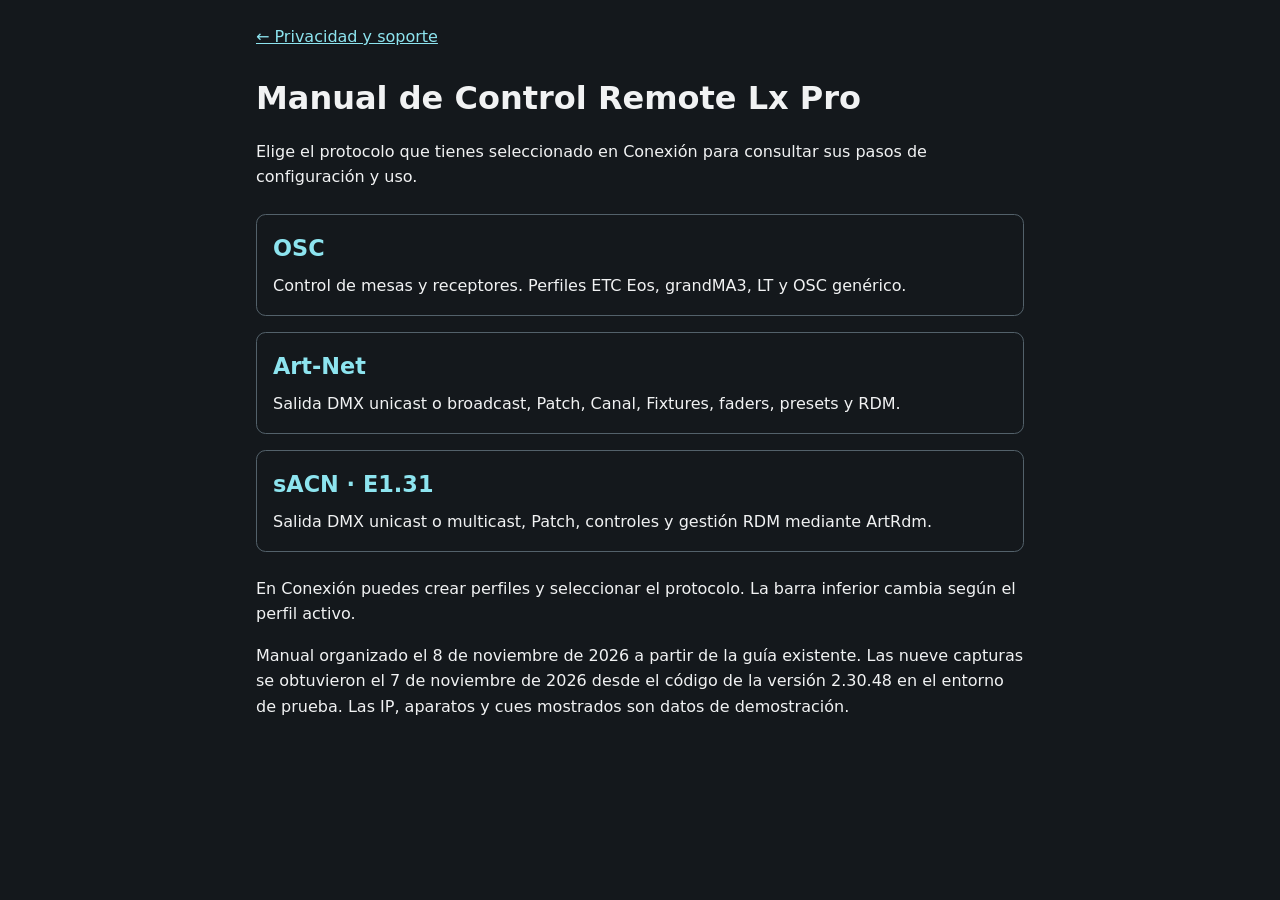
==== manual/index.html @ 23d0c6fc "Añadir manual ilustrado por protocolos y enlaces desde la web" ====
<!doctype html>
<html lang="es">
<head>
<meta charset="utf-8">
<meta name="viewport" content="width=device-width, initial-scale=1">
<title>Manual de uso · Control Remote Lx Pro</title>
<link rel="stylesheet" href="manual.css">
</head>
<body>
<header><a href="../index.html">← Privacidad y soporte</a></header>
<main>
<h1>Manual de Control Remote Lx Pro</h1>
<p>Elige el protocolo que tienes seleccionado en Conexión para consultar sus pasos de configuración y uso.</p>
<nav class="protocol-list" aria-label="Manuales por protocolo">
<a class="protocol-link" href="osc.html"><strong>OSC</strong><span>Control de mesas y receptores. Perfiles ETC Eos, grandMA3, LT y OSC genérico.</span></a>
<a class="protocol-link" href="artnet.html"><strong>Art-Net</strong><span>Salida DMX unicast o broadcast, Patch, Canal, Fixtures, faders, presets y RDM.</span></a>
<a class="protocol-link" href="sacn.html"><strong>sACN · E1.31</strong><span>Salida DMX unicast o multicast, Patch, controles y gestión RDM mediante ArtRdm.</span></a>
</nav>
<p>En Conexión puedes crear perfiles y seleccionar el protocolo. La barra inferior cambia según el perfil activo.</p>
<p>Manual organizado el 8 de noviembre de 2026 a partir de la guía existente. Las nueve capturas se obtuvieron el 7 de noviembre de 2026 desde el código de la versión 2.30.48 en el entorno de prueba. Las IP, aparatos y cues mostrados son datos de demostración.</p>
</main>
</body>
</html>
---- manual/manual.css ----
:root{color-scheme:dark}*{box-sizing:border-box}body{margin:auto;max-width:50rem;padding:1rem;background:#14181c;color:#f1f2f3;font:1rem/1.6 system-ui,sans-serif}h1,h2,h3,h4{line-height:1.2}h2{margin-top:2.4rem;border-top:1px solid #53616a;padding-top:1rem}a{color:#8de4ef}li{margin:.45rem 0}figure{margin:1rem 0}img{display:block;width:100%;max-width:32rem;height:auto}figcaption{color:#c5cdd2;margin-top:.4rem}nav ol{padding-left:1.6rem}code{overflow-wrap:anywhere}summary{cursor:pointer}table{width:100%;border-collapse:collapse;font-size:.9rem}th,td{padding:.5rem;border:1px solid #53616a;text-align:left;overflow-wrap:anywhere}@media print{body{background:white;color:black}a,figcaption{color:inherit}figure{break-inside:avoid}}

html { scroll-padding-top: 1rem; }
header > a, footer > a { display: inline-block; padding: .5rem 0; }
footer { margin: 2rem 0; border-top: 1px solid #53616a; }
.protocol-list { display: grid; gap: 1rem; margin: 1.5rem 0; }
.protocol-link { display: block; padding: 1rem; border: 1px solid #53616a; border-radius: .6rem; text-decoration: none; }
.protocol-link strong { display: block; font-size: 1.4rem; }
.protocol-link span { display: block; color: #f1f2f3; margin-top: .4rem; }
a:focus-visible { outline: 3px solid #8de4ef; outline-offset: 4px; }
section { margin-bottom: 2rem; }
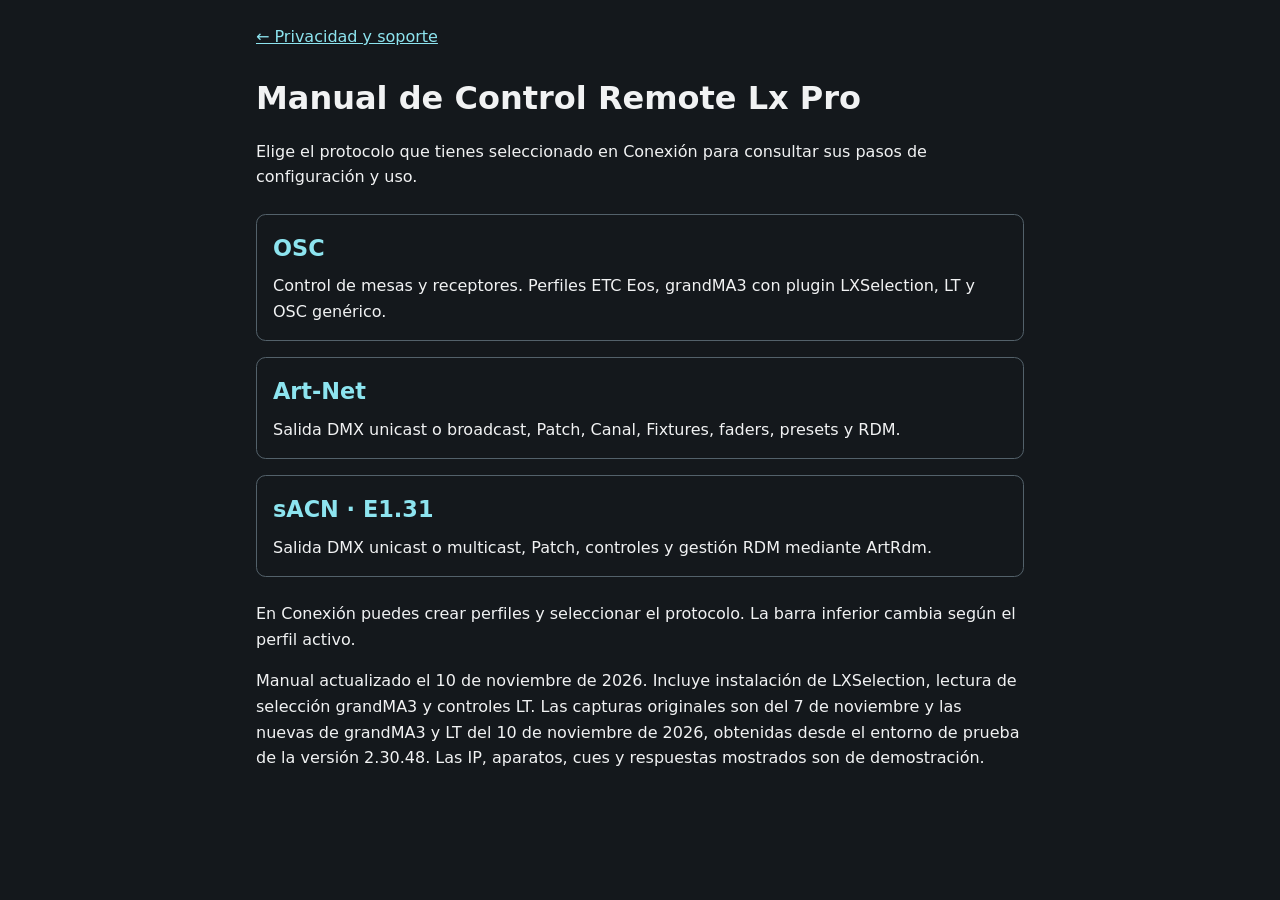
==== commit 9f67ef27: "Actualizar manuales con LXSelection, teclado grandMA3 y controles LT" ====
--- a/manual/index.html
+++ b/manual/index.html
@@ -12,12 +12,12 @@
 <h1>Manual de Control Remote Lx Pro</h1>
 <p>Elige el protocolo que tienes seleccionado en Conexión para consultar sus pasos de configuración y uso.</p>
 <nav class="protocol-list" aria-label="Manuales por protocolo">
-<a class="protocol-link" href="osc.html"><strong>OSC</strong><span>Control de mesas y receptores. Perfiles ETC Eos, grandMA3, LT y OSC genérico.</span></a>
+<a class="protocol-link" href="osc.html"><strong>OSC</strong><span>Control de mesas y receptores. Perfiles ETC Eos, grandMA3 con plugin LXSelection, LT y OSC genérico.</span></a>
 <a class="protocol-link" href="artnet.html"><strong>Art-Net</strong><span>Salida DMX unicast o broadcast, Patch, Canal, Fixtures, faders, presets y RDM.</span></a>
 <a class="protocol-link" href="sacn.html"><strong>sACN · E1.31</strong><span>Salida DMX unicast o multicast, Patch, controles y gestión RDM mediante ArtRdm.</span></a>
 </nav>
 <p>En Conexión puedes crear perfiles y seleccionar el protocolo. La barra inferior cambia según el perfil activo.</p>
-<p>Manual organizado el 8 de noviembre de 2026 a partir de la guía existente. Las nueve capturas se obtuvieron el 7 de noviembre de 2026 desde el código de la versión 2.30.48 en el entorno de prueba. Las IP, aparatos y cues mostrados son datos de demostración.</p>
+<p>Manual actualizado el 10 de noviembre de 2026. Incluye instalación de LXSelection, lectura de selección grandMA3 y controles LT. Las capturas originales son del 7 de noviembre y las nuevas de grandMA3 y LT del 10 de noviembre de 2026, obtenidas desde el entorno de prueba de la versión 2.30.48. Las IP, aparatos, cues y respuestas mostrados son de demostración.</p>
 </main>
 </body>
 </html>
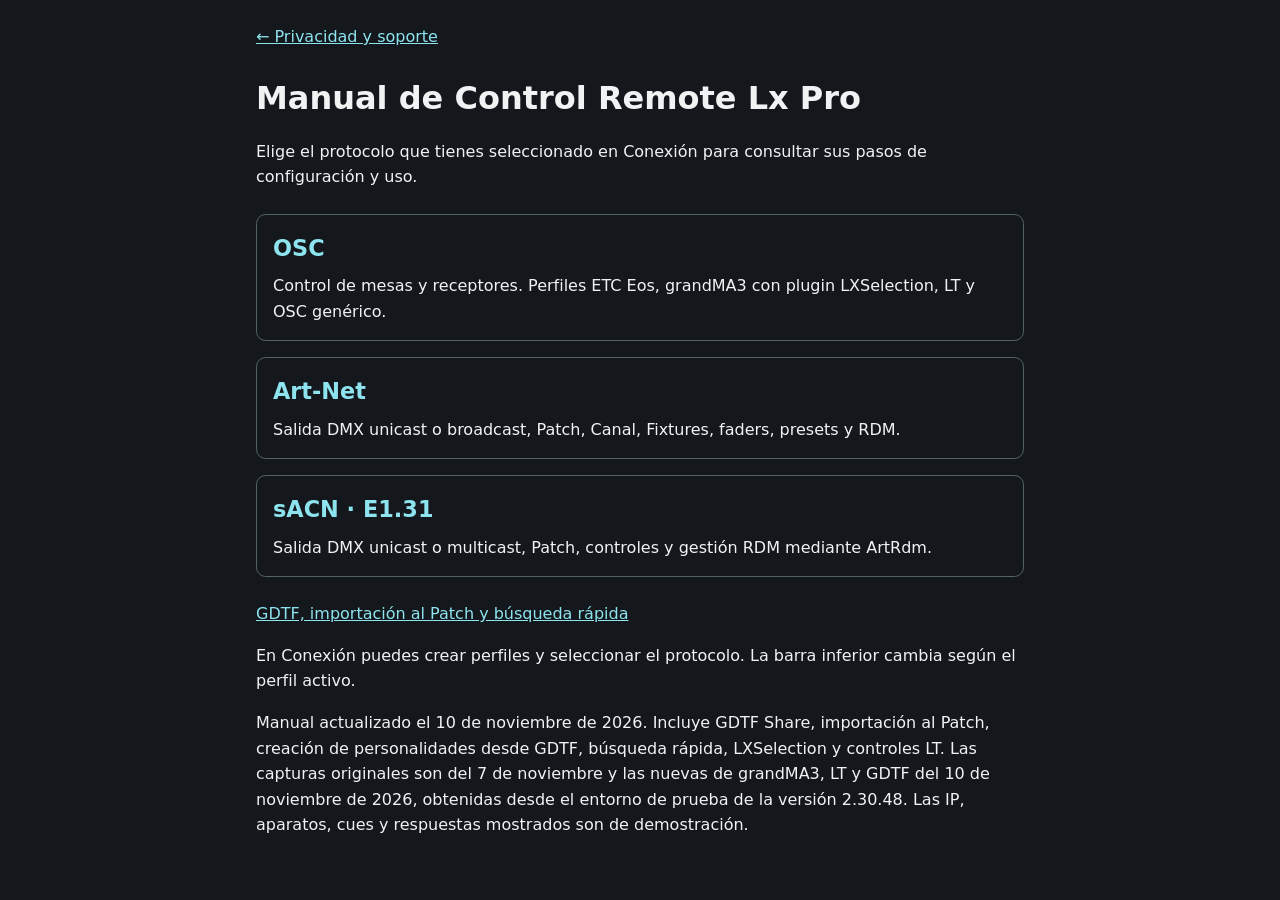
==== commit d26251a0: "Actualizar manuales de GDTF, Patch y búsqueda rápida; publicar cambios del manual" ====
--- a/manual/index.html
+++ b/manual/index.html
@@ -16,8 +16,9 @@
 <a class="protocol-link" href="artnet.html"><strong>Art-Net</strong><span>Salida DMX unicast o broadcast, Patch, Canal, Fixtures, faders, presets y RDM.</span></a>
 <a class="protocol-link" href="sacn.html"><strong>sACN · E1.31</strong><span>Salida DMX unicast o multicast, Patch, controles y gestión RDM mediante ArtRdm.</span></a>
 </nav>
+<p><a href="gdtf.html">GDTF, importación al Patch y búsqueda rápida</a></p>
 <p>En Conexión puedes crear perfiles y seleccionar el protocolo. La barra inferior cambia según el perfil activo.</p>
-<p>Manual actualizado el 10 de noviembre de 2026. Incluye instalación de LXSelection, lectura de selección grandMA3 y controles LT. Las capturas originales son del 7 de noviembre y las nuevas de grandMA3 y LT del 10 de noviembre de 2026, obtenidas desde el entorno de prueba de la versión 2.30.48. Las IP, aparatos, cues y respuestas mostrados son de demostración.</p>
+<p>Manual actualizado el 10 de noviembre de 2026. Incluye GDTF Share, importación al Patch, creación de personalidades desde GDTF, búsqueda rápida, LXSelection y controles LT. Las capturas originales son del 7 de noviembre y las nuevas de grandMA3, LT y GDTF del 10 de noviembre de 2026, obtenidas desde el entorno de prueba de la versión 2.30.48. Las IP, aparatos, cues y respuestas mostrados son de demostración.</p>
 </main>
 </body>
 </html>
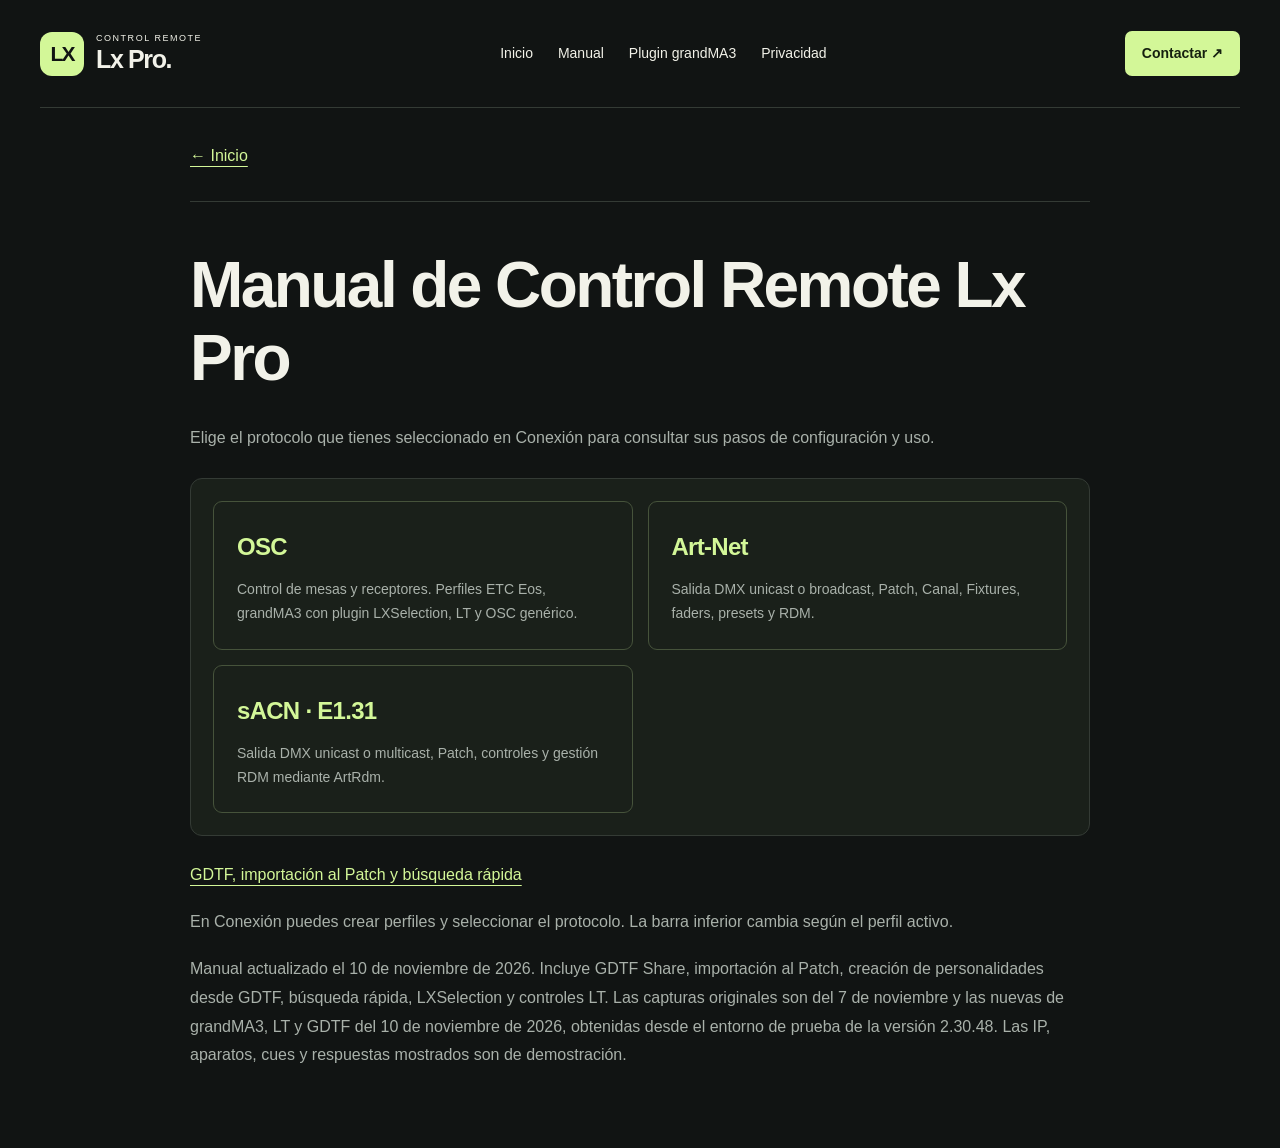
==== commit b87bdee9: "Renovar web ProL, capturas actuales, licencias y diseño del manual" ====
--- a/manual/index.html
+++ b/manual/index.html
@@ -4,10 +4,11 @@
 <meta charset="utf-8">
 <meta name="viewport" content="width=device-width, initial-scale=1">
 <title>Manual de uso · Control Remote Lx Pro</title>
-<link rel="stylesheet" href="manual.css">
+
+<link rel="stylesheet" href="../assets/docs.css">
 </head>
-<body>
-<header><a href="../index.html">← Privacidad y soporte</a></header>
+<body><div class="site-bar"><a class="site-brand" href="../index.html" aria-label="Control Remote Lx Pro, inicio"><span class="site-mark">LX</span><span>CONTROL REMOTE<strong>Lx Pro.</strong></span></a><nav aria-label="Navegación principal"><a href="../index.html">Inicio</a><a href="../manual/index.html">Manual</a><a href="../plugins/grandma3/index.html">Plugin grandMA3</a><a href="../privacidad.html">Privacidad</a></nav><a class="site-contact" href="mailto:controlremotelxpro@gmail.com">Contactar ↗</a></div>
+<header><a href="../index.html">← Inicio</a></header>
 <main>
 <h1>Manual de Control Remote Lx Pro</h1>
 <p>Elige el protocolo que tienes seleccionado en Conexión para consultar sus pasos de configuración y uso.</p>
--- a/assets/docs.css
+++ b/assets/docs.css
@@ -0,0 +1 @@
+:root{color-scheme:dark;--bg:#111413;--panel:#1a201a;--ink:#f2f2e9;--muted:#a9b1aa;--accent:#d3f798;--line:#343b35;font-family:Inter,-apple-system,BlinkMacSystemFont,"Segoe UI",sans-serif;background:var(--bg);color:var(--ink)}*{box-sizing:border-box}html{scroll-behavior:smooth;scroll-padding-top:28px}body{margin:0;font-size:16px;line-height:1.8}a{color:var(--accent);text-underline-offset:5px}a:hover{color:#edffd5}a:focus-visible,summary:focus-visible{outline:3px solid var(--accent);outline-offset:5px}main,body>header,body>footer{width:min(900px,calc(100% - 80px));margin-inline:auto}main{padding-block:52px 60px}body>header{padding-top:34px}body>header+main{padding-top:15px}header{padding-bottom:30px;border-bottom:1px solid var(--line);margin-bottom:32px}h1,h2,h3,h4{font-weight:550;line-height:1.15;letter-spacing:-.04em;color:var(--ink)}h1{font-size:clamp(36px,5.5vw,64px);max-width:850px;margin:0 0 28px}h2{font-size:clamp(26px,3.5vw,38px);margin:56px 0 24px;padding-top:30px;border-top:1px solid var(--line)}h3{font-size:23px;margin-top:34px}h4{font-size:19px}p{color:var(--muted);margin:18px 0;overflow-wrap:anywhere}strong,b{color:var(--ink)}li{margin:10px 0;padding-left:4px;color:var(--muted)}li::marker{color:var(--accent)}ul,ol{padding-left:25px}.label{font-size:11px;letter-spacing:.14em;font-weight:650;color:var(--accent)}section{margin-block:34px;scroll-margin-top:28px}figure{margin:32px 0;padding:22px;border:1px solid var(--line);border-radius:14px;background:var(--panel)}img{display:block;width:auto;max-width:min(100%,520px);height:auto;border-radius:9px;margin-inline:auto}figcaption{font-size:13px;color:var(--muted);margin-top:18px;line-height:1.6}table{width:100%;border-collapse:separate;border-spacing:0;font-size:14px;margin:25px 0;table-layout:fixed;border:1px solid var(--line);border-radius:10px;overflow:hidden}th,td{text-align:left;vertical-align:top;padding:15px;border-bottom:1px solid var(--line);overflow-wrap:anywhere}th{background:#253020;color:var(--accent);font-weight:600}td{color:var(--muted);background:#181d17}tr:last-child td{border-bottom:0}code{font-size:.9em;overflow-wrap:anywhere;background:#242d20;color:#e1f6c5;border-radius:4px;padding:2px 5px}pre{white-space:pre-wrap;overflow-wrap:anywhere;background:var(--panel);padding:20px;border:1px solid var(--line);border-radius:10px}nav:not(.site-bar nav){padding:22px;background:var(--panel);border:1px solid var(--line);border-radius:12px;margin:25px 0}nav h2{border:0;margin:0 0 16px;padding:0;font-size:22px}nav a{font-size:14px}nav ol{margin-bottom:0}nav:not(.site-bar nav):not(.protocol-list)>a{display:inline-block;margin:6px 18px 6px 0}.protocol-list{display:grid;grid-template-columns:1fr 1fr;gap:15px}.protocol-link{display:block!important;border:1px solid #46533b;border-radius:9px;padding:23px;margin:0!important;text-decoration:none;transition:background .15s}.protocol-link:hover{background:#2a3522}.protocol-link strong{display:block;font-size:24px;letter-spacing:-.03em;color:var(--accent)}.protocol-link span{display:block;color:var(--muted);margin-top:10px;font-size:14px;line-height:1.7}details{padding:20px;border:1px solid var(--line);border-radius:10px;margin-block:18px;background:var(--panel)}summary{cursor:pointer;color:var(--ink);font-weight:600}footer{border-top:1px solid var(--line);padding-block:28px;font-size:13px;color:var(--muted)}footer a{display:inline-block;padding-block:8px}.site-bar{width:min(1200px,calc(100% - 80px));margin-inline:auto;min-height:108px;display:flex;align-items:center;justify-content:space-between;gap:25px;border-bottom:1px solid var(--line)}.site-brand{display:flex;align-items:center;gap:12px;text-decoration:none;color:var(--ink)}.site-mark{background:var(--accent);color:var(--bg);width:44px;height:44px;display:grid;place-items:center;font-size:21px;font-weight:800;letter-spacing:-2px;border-radius:12px}.site-brand>span:last-child{font-size:9px;letter-spacing:.17em;line-height:1.2}.site-brand strong{font-size:25px;display:block;letter-spacing:-.055em}.site-bar nav{display:flex;gap:25px}.site-bar nav a{font-size:14px;text-decoration:none;color:var(--ink)}.site-bar nav a:hover{color:var(--accent)}.site-contact{padding:10px 17px;background:var(--accent);color:#15200f;border-radius:7px;text-decoration:none;font-size:14px;font-weight:650}.site-contact:hover{color:#15200f;background:#e6ffc2}.skip{position:absolute;left:-9999px}.skip:focus{left:15px;top:8px;background:var(--bg);padding:10px;z-index:10}@media(max-width:760px){main,body>header,body>footer,.site-bar{width:calc(100% - 40px)}.site-bar{flex-wrap:wrap;padding-block:20px;gap:20px}.site-bar nav{order:3;width:100%;justify-content:space-between;gap:12px}.site-bar nav a{font-size:12px}.site-contact{margin-left:auto}.protocol-list{grid-template-columns:1fr}main{padding-top:35px}figure{padding:12px}th,td{padding:10px 8px;font-size:12px}h2{margin-top:40px}body{font-size:15px}nav:not(.site-bar nav){padding:17px}}@media(prefers-reduced-motion:reduce){html{scroll-behavior:auto}.protocol-link{transition:none}}@media print{:root{color-scheme:light;--bg:white;--ink:black;--muted:#333;--accent:#222;--line:#bbb;--panel:white}body{font-size:11pt}.site-bar,.skip{display:none}main,body>header,body>footer{width:100%;padding:0}figure{break-inside:avoid}a{color:black}th,td,code,pre{background:white;color:black}h1{font-size:30pt}h2{font-size:20pt}}
